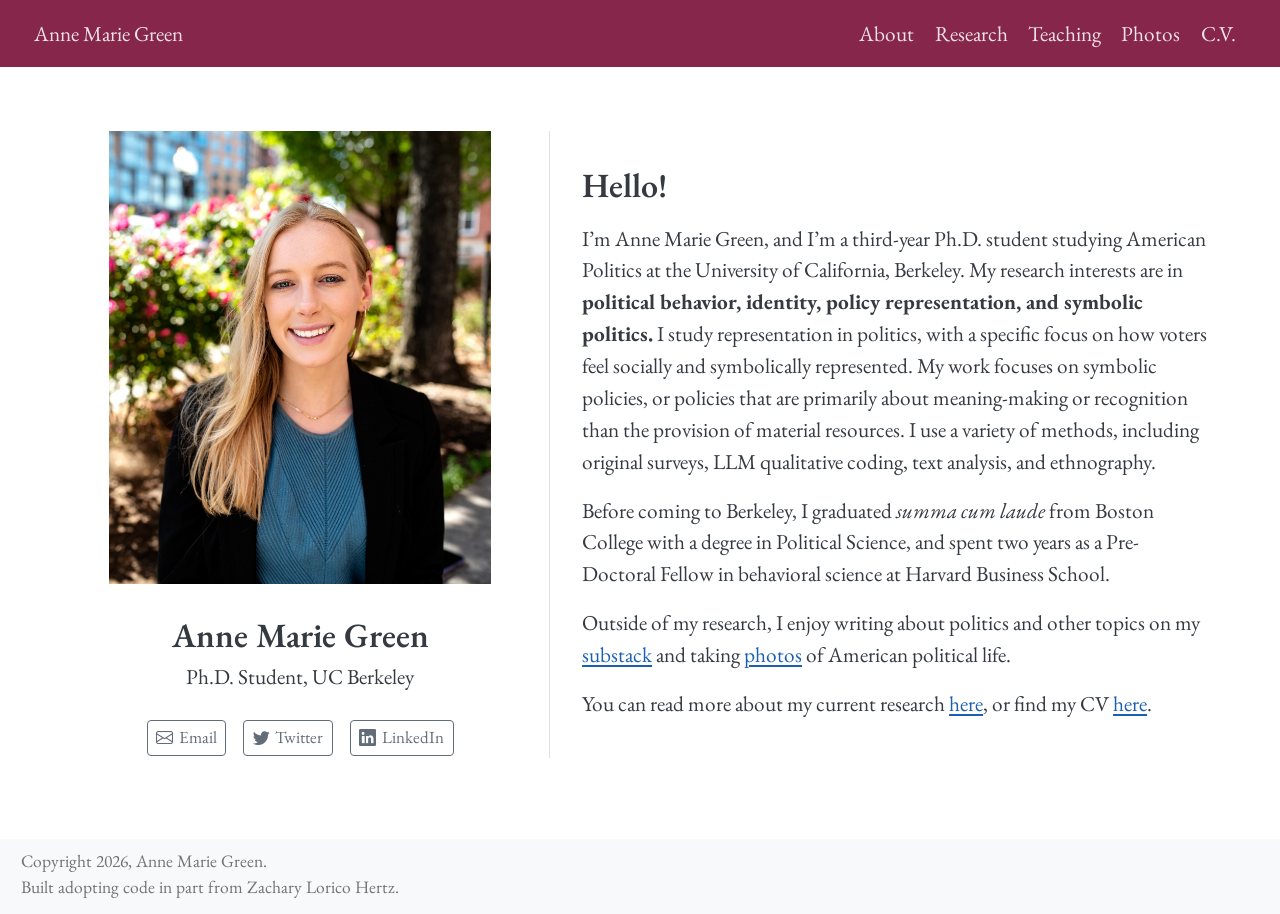
==== docs/index.html @ 3f6021b7 "Initial commit: academic website" ====
<!DOCTYPE html>
<html xmlns="http://www.w3.org/1999/xhtml" lang="en" xml:lang="en"><head>

<meta charset="utf-8">
<meta name="generator" content="quarto-1.6.42">

<meta name="viewport" content="width=device-width, initial-scale=1.0, user-scalable=yes">


<title>Anne Marie Green</title>
<style>
code{white-space: pre-wrap;}
span.smallcaps{font-variant: small-caps;}
div.columns{display: flex; gap: min(4vw, 1.5em);}
div.column{flex: auto; overflow-x: auto;}
div.hanging-indent{margin-left: 1.5em; text-indent: -1.5em;}
ul.task-list{list-style: none;}
ul.task-list li input[type="checkbox"] {
  width: 0.8em;
  margin: 0 0.8em 0.2em -1em; /* quarto-specific, see https://github.com/quarto-dev/quarto-cli/issues/4556 */ 
  vertical-align: middle;
}
</style>


<script src="site_libs/quarto-nav/quarto-nav.js"></script>
<script src="site_libs/quarto-nav/headroom.min.js"></script>
<link href="./assets/favicon.png" rel="icon" type="image/png">
<script src="site_libs/clipboard/clipboard.min.js"></script>
<script src="site_libs/quarto-html/quarto.js"></script>
<script src="site_libs/quarto-html/popper.min.js"></script>
<script src="site_libs/quarto-html/tippy.umd.min.js"></script>
<link href="site_libs/quarto-html/tippy.css" rel="stylesheet">
<link href="site_libs/quarto-html/quarto-syntax-highlighting-2f5df379a58b258e96c21c0638c20c03.css" rel="stylesheet" id="quarto-text-highlighting-styles">
<script src="site_libs/bootstrap/bootstrap.min.js"></script>
<link href="site_libs/bootstrap/bootstrap-icons.css" rel="stylesheet">
<link href="site_libs/bootstrap/bootstrap-a54b469bd646ae8f84f3744a71a52ab6.min.css" rel="stylesheet" append-hash="true" id="quarto-bootstrap" data-mode="light">
<script id="quarto-search-options" type="application/json">{
  "language": {
    "search-no-results-text": "No results",
    "search-matching-documents-text": "matching documents",
    "search-copy-link-title": "Copy link to search",
    "search-hide-matches-text": "Hide additional matches",
    "search-more-match-text": "more match in this document",
    "search-more-matches-text": "more matches in this document",
    "search-clear-button-title": "Clear",
    "search-text-placeholder": "",
    "search-detached-cancel-button-title": "Cancel",
    "search-submit-button-title": "Submit",
    "search-label": "Search"
  }
}</script>


<link rel="stylesheet" href="assets/global_styles.css">
</head>

<body class="nav-fixed">

<div id="quarto-search-results"></div>
  <header id="quarto-header" class="headroom fixed-top">
    <nav class="navbar navbar-expand-lg " data-bs-theme="dark">
      <div class="navbar-container container-fluid">
      <div class="navbar-brand-container mx-auto">
    <a class="navbar-brand" href="./index.html">
    <span class="navbar-title">Anne Marie Green</span>
    </a>
  </div>
          <button class="navbar-toggler" type="button" data-bs-toggle="collapse" data-bs-target="#navbarCollapse" aria-controls="navbarCollapse" role="menu" aria-expanded="false" aria-label="Toggle navigation" onclick="if (window.quartoToggleHeadroom) { window.quartoToggleHeadroom(); }">
  <span class="navbar-toggler-icon"></span>
</button>
          <div class="collapse navbar-collapse" id="navbarCollapse">
            <ul class="navbar-nav navbar-nav-scroll ms-auto">
  <li class="nav-item">
    <a class="nav-link" href="./about/"> 
<span class="menu-text">About</span></a>
  </li>  
  <li class="nav-item">
    <a class="nav-link" href="./research/"> 
<span class="menu-text">Research</span></a>
  </li>  
  <li class="nav-item">
    <a class="nav-link" href="./teaching/"> 
<span class="menu-text">Teaching</span></a>
  </li>  
  <li class="nav-item">
    <a class="nav-link" href="./photos/"> 
<span class="menu-text">Photos</span></a>
  </li>  
  <li class="nav-item">
    <a class="nav-link" href="./cv/"> 
<span class="menu-text">C.V.</span></a>
  </li>  
</ul>
          </div> <!-- /navcollapse -->
            <div class="quarto-navbar-tools">
</div>
      </div> <!-- /container-fluid -->
    </nav>
</header>
<!-- content -->
<div id="quarto-content" class="quarto-container page-columns page-rows-contents page-layout-full page-navbar">
<!-- sidebar -->
<!-- margin-sidebar -->
    
<!-- main -->
<div class="quarto-about-trestles column-page">
  <div class="about-entity">
    <img src="media/headshot.jpg" class="about-image
  rectangle " style="width: 18em;">
<header id="title-block-header" class="quarto-title-block default">
<div class="quarto-title">
<h1 class="title">Anne Marie Green</h1>
<p class="subtitle lead">Ph.D.&nbsp;Student, UC Berkeley</p>
</div>
<div class="quarto-title-meta column-page">
  </div>
</header>
    <div class="about-links">
  <a href="mailto:annemarie_green@berkeley.edu" class="about-link" rel="" target="">
    <i class="bi bi-envelope"></i>
     <span class="about-link-text">Email</span>
  </a>
  <a href="https://x.com/amgreentweets" class="about-link" rel="" target="">
    <i class="bi bi-twitter"></i>
     <span class="about-link-text">Twitter</span>
  </a>
  <a href="https://www.linkedin.com/in/anne-marie-green-8883b9157/" class="about-link" rel="" target="">
    <i class="bi bi-linkedin"></i>
     <span class="about-link-text">LinkedIn</span>
  </a>
</div>
  </div>
  <div class="about-contents"><main class="content column-page" id="quarto-document-content">
<section id="hello" class="level1">
<h1>Hello!</h1>
<p>I’m Anne Marie Green, and I’m a third-year Ph.D.&nbsp;student studying American Politics at the University of California, Berkeley. My research interests are in <strong>political behavior, identity, policy representation, and symbolic politics.</strong> I study representation in politics, with a specific focus on how voters feel socially and symbolically represented. My work focuses on symbolic policies, or policies that are primarily about meaning-making or recognition than the provision of material resources. I use a variety of methods, including original surveys, LLM qualitative coding, text analysis, and ethnography.</p>
<p>Before coming to Berkeley, I graduated <em>summa cum laude</em> from Boston College with a degree in Political Science, and spent two years as a Pre-Doctoral Fellow in behavioral science at Harvard Business School.</p>
<p>Outside of my research, I enjoy writing about politics and other topics on my <a href="https://annemariegreen.substack.com/?utm_campaign=profile_chips/">substack</a> and taking <a href="photos/">photos</a> of American political life.</p>
<p>You can read more about my current research <a href="research/">here</a>, or find my CV <a href="cv/">here</a>.</p>


</section>
</main></div>
</div>
 <!-- /main -->
<script id="quarto-html-after-body" type="application/javascript">
window.document.addEventListener("DOMContentLoaded", function (event) {
  const toggleBodyColorMode = (bsSheetEl) => {
    const mode = bsSheetEl.getAttribute("data-mode");
    const bodyEl = window.document.querySelector("body");
    if (mode === "dark") {
      bodyEl.classList.add("quarto-dark");
      bodyEl.classList.remove("quarto-light");
    } else {
      bodyEl.classList.add("quarto-light");
      bodyEl.classList.remove("quarto-dark");
    }
  }
  const toggleBodyColorPrimary = () => {
    const bsSheetEl = window.document.querySelector("link#quarto-bootstrap");
    if (bsSheetEl) {
      toggleBodyColorMode(bsSheetEl);
    }
  }
  toggleBodyColorPrimary();  
  const isCodeAnnotation = (el) => {
    for (const clz of el.classList) {
      if (clz.startsWith('code-annotation-')) {                     
        return true;
      }
    }
    return false;
  }
  const onCopySuccess = function(e) {
    // button target
    const button = e.trigger;
    // don't keep focus
    button.blur();
    // flash "checked"
    button.classList.add('code-copy-button-checked');
    var currentTitle = button.getAttribute("title");
    button.setAttribute("title", "Copied!");
    let tooltip;
    if (window.bootstrap) {
      button.setAttribute("data-bs-toggle", "tooltip");
      button.setAttribute("data-bs-placement", "left");
      button.setAttribute("data-bs-title", "Copied!");
      tooltip = new bootstrap.Tooltip(button, 
        { trigger: "manual", 
          customClass: "code-copy-button-tooltip",
          offset: [0, -8]});
      tooltip.show();    
    }
    setTimeout(function() {
      if (tooltip) {
        tooltip.hide();
        button.removeAttribute("data-bs-title");
        button.removeAttribute("data-bs-toggle");
        button.removeAttribute("data-bs-placement");
      }
      button.setAttribute("title", currentTitle);
      button.classList.remove('code-copy-button-checked');
    }, 1000);
    // clear code selection
    e.clearSelection();
  }
  const getTextToCopy = function(trigger) {
      const codeEl = trigger.previousElementSibling.cloneNode(true);
      for (const childEl of codeEl.children) {
        if (isCodeAnnotation(childEl)) {
          childEl.remove();
        }
      }
      return codeEl.innerText;
  }
  const clipboard = new window.ClipboardJS('.code-copy-button:not([data-in-quarto-modal])', {
    text: getTextToCopy
  });
  clipboard.on('success', onCopySuccess);
  if (window.document.getElementById('quarto-embedded-source-code-modal')) {
    const clipboardModal = new window.ClipboardJS('.code-copy-button[data-in-quarto-modal]', {
      text: getTextToCopy,
      container: window.document.getElementById('quarto-embedded-source-code-modal')
    });
    clipboardModal.on('success', onCopySuccess);
  }
    var localhostRegex = new RegExp(/^(?:http|https):\/\/localhost\:?[0-9]*\//);
    var mailtoRegex = new RegExp(/^mailto:/);
      var filterRegex = new RegExp("https:\/\/annemariegreen\.github\.io");
    var isInternal = (href) => {
        return filterRegex.test(href) || localhostRegex.test(href) || mailtoRegex.test(href);
    }
    // Inspect non-navigation links and adorn them if external
 	var links = window.document.querySelectorAll('a[href]:not(.nav-link):not(.navbar-brand):not(.toc-action):not(.sidebar-link):not(.sidebar-item-toggle):not(.pagination-link):not(.no-external):not([aria-hidden]):not(.dropdown-item):not(.quarto-navigation-tool):not(.about-link)');
    for (var i=0; i<links.length; i++) {
      const link = links[i];
      if (!isInternal(link.href)) {
        // undo the damage that might have been done by quarto-nav.js in the case of
        // links that we want to consider external
        if (link.dataset.originalHref !== undefined) {
          link.href = link.dataset.originalHref;
        }
      }
    }
  function tippyHover(el, contentFn, onTriggerFn, onUntriggerFn) {
    const config = {
      allowHTML: true,
      maxWidth: 500,
      delay: 100,
      arrow: false,
      appendTo: function(el) {
          return el.parentElement;
      },
      interactive: true,
      interactiveBorder: 10,
      theme: 'quarto',
      placement: 'bottom-start',
    };
    if (contentFn) {
      config.content = contentFn;
    }
    if (onTriggerFn) {
      config.onTrigger = onTriggerFn;
    }
    if (onUntriggerFn) {
      config.onUntrigger = onUntriggerFn;
    }
    window.tippy(el, config); 
  }
  const noterefs = window.document.querySelectorAll('a[role="doc-noteref"]');
  for (var i=0; i<noterefs.length; i++) {
    const ref = noterefs[i];
    tippyHover(ref, function() {
      // use id or data attribute instead here
      let href = ref.getAttribute('data-footnote-href') || ref.getAttribute('href');
      try { href = new URL(href).hash; } catch {}
      const id = href.replace(/^#\/?/, "");
      const note = window.document.getElementById(id);
      if (note) {
        return note.innerHTML;
      } else {
        return "";
      }
    });
  }
  const xrefs = window.document.querySelectorAll('a.quarto-xref');
  const processXRef = (id, note) => {
    // Strip column container classes
    const stripColumnClz = (el) => {
      el.classList.remove("page-full", "page-columns");
      if (el.children) {
        for (const child of el.children) {
          stripColumnClz(child);
        }
      }
    }
    stripColumnClz(note)
    if (id === null || id.startsWith('sec-')) {
      // Special case sections, only their first couple elements
      const container = document.createElement("div");
      if (note.children && note.children.length > 2) {
        container.appendChild(note.children[0].cloneNode(true));
        for (let i = 1; i < note.children.length; i++) {
          const child = note.children[i];
          if (child.tagName === "P" && child.innerText === "") {
            continue;
          } else {
            container.appendChild(child.cloneNode(true));
            break;
          }
        }
        if (window.Quarto?.typesetMath) {
          window.Quarto.typesetMath(container);
        }
        return container.innerHTML
      } else {
        if (window.Quarto?.typesetMath) {
          window.Quarto.typesetMath(note);
        }
        return note.innerHTML;
      }
    } else {
      // Remove any anchor links if they are present
      const anchorLink = note.querySelector('a.anchorjs-link');
      if (anchorLink) {
        anchorLink.remove();
      }
      if (window.Quarto?.typesetMath) {
        window.Quarto.typesetMath(note);
      }
      if (note.classList.contains("callout")) {
        return note.outerHTML;
      } else {
        return note.innerHTML;
      }
    }
  }
  for (var i=0; i<xrefs.length; i++) {
    const xref = xrefs[i];
    tippyHover(xref, undefined, function(instance) {
      instance.disable();
      let url = xref.getAttribute('href');
      let hash = undefined; 
      if (url.startsWith('#')) {
        hash = url;
      } else {
        try { hash = new URL(url).hash; } catch {}
      }
      if (hash) {
        const id = hash.replace(/^#\/?/, "");
        const note = window.document.getElementById(id);
        if (note !== null) {
          try {
            const html = processXRef(id, note.cloneNode(true));
            instance.setContent(html);
          } finally {
            instance.enable();
            instance.show();
          }
        } else {
          // See if we can fetch this
          fetch(url.split('#')[0])
          .then(res => res.text())
          .then(html => {
            const parser = new DOMParser();
            const htmlDoc = parser.parseFromString(html, "text/html");
            const note = htmlDoc.getElementById(id);
            if (note !== null) {
              const html = processXRef(id, note);
              instance.setContent(html);
            } 
          }).finally(() => {
            instance.enable();
            instance.show();
          });
        }
      } else {
        // See if we can fetch a full url (with no hash to target)
        // This is a special case and we should probably do some content thinning / targeting
        fetch(url)
        .then(res => res.text())
        .then(html => {
          const parser = new DOMParser();
          const htmlDoc = parser.parseFromString(html, "text/html");
          const note = htmlDoc.querySelector('main.content');
          if (note !== null) {
            // This should only happen for chapter cross references
            // (since there is no id in the URL)
            // remove the first header
            if (note.children.length > 0 && note.children[0].tagName === "HEADER") {
              note.children[0].remove();
            }
            const html = processXRef(null, note);
            instance.setContent(html);
          } 
        }).finally(() => {
          instance.enable();
          instance.show();
        });
      }
    }, function(instance) {
    });
  }
      let selectedAnnoteEl;
      const selectorForAnnotation = ( cell, annotation) => {
        let cellAttr = 'data-code-cell="' + cell + '"';
        let lineAttr = 'data-code-annotation="' +  annotation + '"';
        const selector = 'span[' + cellAttr + '][' + lineAttr + ']';
        return selector;
      }
      const selectCodeLines = (annoteEl) => {
        const doc = window.document;
        const targetCell = annoteEl.getAttribute("data-target-cell");
        const targetAnnotation = annoteEl.getAttribute("data-target-annotation");
        const annoteSpan = window.document.querySelector(selectorForAnnotation(targetCell, targetAnnotation));
        const lines = annoteSpan.getAttribute("data-code-lines").split(",");
        const lineIds = lines.map((line) => {
          return targetCell + "-" + line;
        })
        let top = null;
        let height = null;
        let parent = null;
        if (lineIds.length > 0) {
            //compute the position of the single el (top and bottom and make a div)
            const el = window.document.getElementById(lineIds[0]);
            top = el.offsetTop;
            height = el.offsetHeight;
            parent = el.parentElement.parentElement;
          if (lineIds.length > 1) {
            const lastEl = window.document.getElementById(lineIds[lineIds.length - 1]);
            const bottom = lastEl.offsetTop + lastEl.offsetHeight;
            height = bottom - top;
          }
          if (top !== null && height !== null && parent !== null) {
            // cook up a div (if necessary) and position it 
            let div = window.document.getElementById("code-annotation-line-highlight");
            if (div === null) {
              div = window.document.createElement("div");
              div.setAttribute("id", "code-annotation-line-highlight");
              div.style.position = 'absolute';
              parent.appendChild(div);
            }
            div.style.top = top - 2 + "px";
            div.style.height = height + 4 + "px";
            div.style.left = 0;
            let gutterDiv = window.document.getElementById("code-annotation-line-highlight-gutter");
            if (gutterDiv === null) {
              gutterDiv = window.document.createElement("div");
              gutterDiv.setAttribute("id", "code-annotation-line-highlight-gutter");
              gutterDiv.style.position = 'absolute';
              const codeCell = window.document.getElementById(targetCell);
              const gutter = codeCell.querySelector('.code-annotation-gutter');
              gutter.appendChild(gutterDiv);
            }
            gutterDiv.style.top = top - 2 + "px";
            gutterDiv.style.height = height + 4 + "px";
          }
          selectedAnnoteEl = annoteEl;
        }
      };
      const unselectCodeLines = () => {
        const elementsIds = ["code-annotation-line-highlight", "code-annotation-line-highlight-gutter"];
        elementsIds.forEach((elId) => {
          const div = window.document.getElementById(elId);
          if (div) {
            div.remove();
          }
        });
        selectedAnnoteEl = undefined;
      };
        // Handle positioning of the toggle
    window.addEventListener(
      "resize",
      throttle(() => {
        elRect = undefined;
        if (selectedAnnoteEl) {
          selectCodeLines(selectedAnnoteEl);
        }
      }, 10)
    );
    function throttle(fn, ms) {
    let throttle = false;
    let timer;
      return (...args) => {
        if(!throttle) { // first call gets through
            fn.apply(this, args);
            throttle = true;
        } else { // all the others get throttled
            if(timer) clearTimeout(timer); // cancel #2
            timer = setTimeout(() => {
              fn.apply(this, args);
              timer = throttle = false;
            }, ms);
        }
      };
    }
      // Attach click handler to the DT
      const annoteDls = window.document.querySelectorAll('dt[data-target-cell]');
      for (const annoteDlNode of annoteDls) {
        annoteDlNode.addEventListener('click', (event) => {
          const clickedEl = event.target;
          if (clickedEl !== selectedAnnoteEl) {
            unselectCodeLines();
            const activeEl = window.document.querySelector('dt[data-target-cell].code-annotation-active');
            if (activeEl) {
              activeEl.classList.remove('code-annotation-active');
            }
            selectCodeLines(clickedEl);
            clickedEl.classList.add('code-annotation-active');
          } else {
            // Unselect the line
            unselectCodeLines();
            clickedEl.classList.remove('code-annotation-active');
          }
        });
      }
  const findCites = (el) => {
    const parentEl = el.parentElement;
    if (parentEl) {
      const cites = parentEl.dataset.cites;
      if (cites) {
        return {
          el,
          cites: cites.split(' ')
        };
      } else {
        return findCites(el.parentElement)
      }
    } else {
      return undefined;
    }
  };
  var bibliorefs = window.document.querySelectorAll('a[role="doc-biblioref"]');
  for (var i=0; i<bibliorefs.length; i++) {
    const ref = bibliorefs[i];
    const citeInfo = findCites(ref);
    if (citeInfo) {
      tippyHover(citeInfo.el, function() {
        var popup = window.document.createElement('div');
        citeInfo.cites.forEach(function(cite) {
          var citeDiv = window.document.createElement('div');
          citeDiv.classList.add('hanging-indent');
          citeDiv.classList.add('csl-entry');
          var biblioDiv = window.document.getElementById('ref-' + cite);
          if (biblioDiv) {
            citeDiv.innerHTML = biblioDiv.innerHTML;
          }
          popup.appendChild(citeDiv);
        });
        return popup.innerHTML;
      });
    }
  }
});
</script>
</div> <!-- /content -->
<footer class="footer">
  <div class="nav-footer">
    <div class="nav-footer-left">
<p>Copyright 2026, Anne Marie Green. <br> Built adopting code in part from <a href="https://zacharylhertz.github.io/">Zachary Lorico Hertz</a>.</p>
</div>   
    <div class="nav-footer-center">
      &nbsp;
    </div>
    <div class="nav-footer-right">
      &nbsp;
    </div>
  </div>
</footer>




</body></html>
---- docs/site_libs/quarto-html/tippy.css ----
.tippy-box[data-animation=fade][data-state=hidden]{opacity:0}[data-tippy-root]{max-width:calc(100vw - 10px)}.tippy-box{position:relative;background-color:#333;color:#fff;border-radius:4px;font-size:14px;line-height:1.4;white-space:normal;outline:0;transition-property:transform,visibility,opacity}.tippy-box[data-placement^=top]>.tippy-arrow{bottom:0}.tippy-box[data-placement^=top]>.tippy-arrow:before{bottom:-7px;left:0;border-width:8px 8px 0;border-top-color:initial;transform-origin:center top}.tippy-box[data-placement^=bottom]>.tippy-arrow{top:0}.tippy-box[data-placement^=bottom]>.tippy-arrow:before{top:-7px;left:0;border-width:0 8px 8px;border-bottom-color:initial;transform-origin:center bottom}.tippy-box[data-placement^=left]>.tippy-arrow{right:0}.tippy-box[data-placement^=left]>.tippy-arrow:before{border-width:8px 0 8px 8px;border-left-color:initial;right:-7px;transform-origin:center left}.tippy-box[data-placement^=right]>.tippy-arrow{left:0}.tippy-box[data-placement^=right]>.tippy-arrow:before{left:-7px;border-width:8px 8px 8px 0;border-right-color:initial;transform-origin:center right}.tippy-box[data-inertia][data-state=visible]{transition-timing-function:cubic-bezier(.54,1.5,.38,1.11)}.tippy-arrow{width:16px;height:16px;color:#333}.tippy-arrow:before{content:"";position:absolute;border-color:transparent;border-style:solid}.tippy-content{position:relative;padding:5px 9px;z-index:1}
---- docs/site_libs/quarto-html/quarto-syntax-highlighting-2f5df379a58b258e96c21c0638c20c03.css ----
/* quarto syntax highlight colors */
:root {
  --quarto-hl-ot-color: #003B4F;
  --quarto-hl-at-color: #657422;
  --quarto-hl-ss-color: #20794D;
  --quarto-hl-an-color: #5E5E5E;
  --quarto-hl-fu-color: #4758AB;
  --quarto-hl-st-color: #20794D;
  --quarto-hl-cf-color: #003B4F;
  --quarto-hl-op-color: #5E5E5E;
  --quarto-hl-er-color: #AD0000;
  --quarto-hl-bn-color: #AD0000;
  --quarto-hl-al-color: #AD0000;
  --quarto-hl-va-color: #111111;
  --quarto-hl-bu-color: inherit;
  --quarto-hl-ex-color: inherit;
  --quarto-hl-pp-color: #AD0000;
  --quarto-hl-in-color: #5E5E5E;
  --quarto-hl-vs-color: #20794D;
  --quarto-hl-wa-color: #5E5E5E;
  --quarto-hl-do-color: #5E5E5E;
  --quarto-hl-im-color: #00769E;
  --quarto-hl-ch-color: #20794D;
  --quarto-hl-dt-color: #AD0000;
  --quarto-hl-fl-color: #AD0000;
  --quarto-hl-co-color: #5E5E5E;
  --quarto-hl-cv-color: #5E5E5E;
  --quarto-hl-cn-color: #8f5902;
  --quarto-hl-sc-color: #5E5E5E;
  --quarto-hl-dv-color: #AD0000;
  --quarto-hl-kw-color: #003B4F;
}

/* other quarto variables */
:root {
  --quarto-font-monospace: SFMono-Regular, Menlo, Monaco, Consolas, "Liberation Mono", "Courier New", monospace;
}

pre > code.sourceCode > span {
  color: #003B4F;
}

code span {
  color: #003B4F;
}

code.sourceCode > span {
  color: #003B4F;
}

div.sourceCode,
div.sourceCode pre.sourceCode {
  color: #003B4F;
}

code span.ot {
  color: #003B4F;
  font-style: inherit;
}

code span.at {
  color: #657422;
  font-style: inherit;
}

code span.ss {
  color: #20794D;
  font-style: inherit;
}

code span.an {
  color: #5E5E5E;
  font-style: inherit;
}

code span.fu {
  color: #4758AB;
  font-style: inherit;
}

code span.st {
  color: #20794D;
  font-style: inherit;
}

code span.cf {
  color: #003B4F;
  font-weight: bold;
  font-style: inherit;
}

code span.op {
  color: #5E5E5E;
  font-style: inherit;
}

code span.er {
  color: #AD0000;
  font-style: inherit;
}

code span.bn {
  color: #AD0000;
  font-style: inherit;
}

code span.al {
  color: #AD0000;
  font-style: inherit;
}

code span.va {
  color: #111111;
  font-style: inherit;
}

code span.bu {
  font-style: inherit;
}

code span.ex {
  font-style: inherit;
}

code span.pp {
  color: #AD0000;
  font-style: inherit;
}

code span.in {
  color: #5E5E5E;
  font-style: inherit;
}

code span.vs {
  color: #20794D;
  font-style: inherit;
}

code span.wa {
  color: #5E5E5E;
  font-style: italic;
}

code span.do {
  color: #5E5E5E;
  font-style: italic;
}

code span.im {
  color: #00769E;
  font-style: inherit;
}

code span.ch {
  color: #20794D;
  font-style: inherit;
}

code span.dt {
  color: #AD0000;
  font-style: inherit;
}

code span.fl {
  color: #AD0000;
  font-style: inherit;
}

code span.co {
  color: #5E5E5E;
  font-style: inherit;
}

code span.cv {
  color: #5E5E5E;
  font-style: italic;
}

code span.cn {
  color: #8f5902;
  font-style: inherit;
}

code span.sc {
  color: #5E5E5E;
  font-style: inherit;
}

code span.dv {
  color: #AD0000;
  font-style: inherit;
}

code span.kw {
  color: #003B4F;
  font-weight: bold;
  font-style: inherit;
}

.prevent-inlining {
  content: "</";
}

/*# sourceMappingURL=35eb38a806ee71ea6d2563be2308c832.css.map */
---- docs/assets/global_styles.css ----
/* css styles */
//* Add bottom margin to images. This was a pain. */
.quarto-post .thumbnail img {
  margin-bottom: 1rem;
}

.quarto-post .thumbnail {
  margin-bottom: 1rem;
}

a {
  text-decoration: none;
}
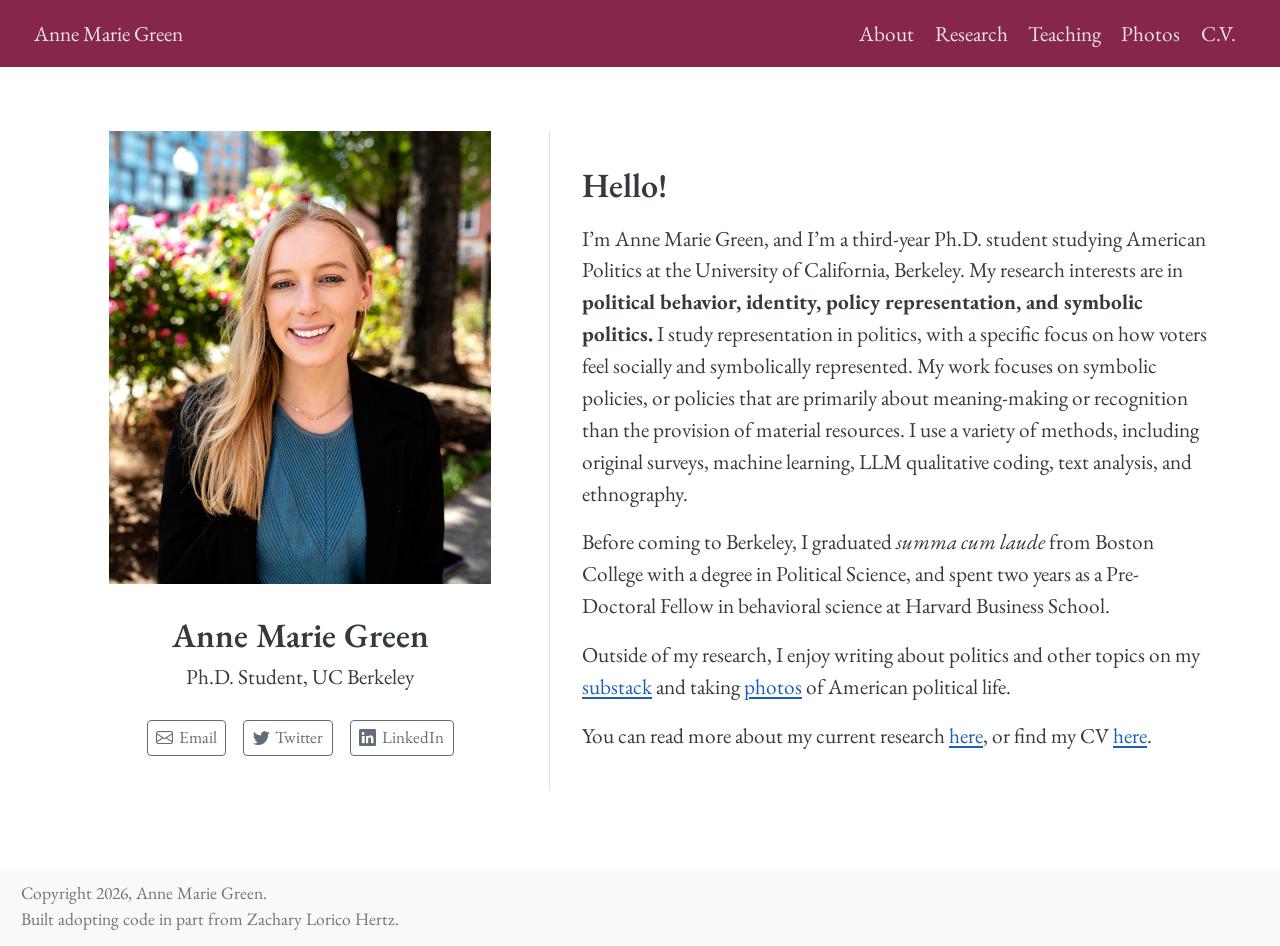
==== commit fb9eceaf: "Add machine learning to methods; update photos intro; split out community teaching" ====
--- a/docs/index.html
+++ b/docs/index.html
@@ -134,7 +134,7 @@
   <div class="about-contents"><main class="content column-page" id="quarto-document-content">
 <section id="hello" class="level1">
 <h1>Hello!</h1>
-<p>I’m Anne Marie Green, and I’m a third-year Ph.D.&nbsp;student studying American Politics at the University of California, Berkeley. My research interests are in <strong>political behavior, identity, policy representation, and symbolic politics.</strong> I study representation in politics, with a specific focus on how voters feel socially and symbolically represented. My work focuses on symbolic policies, or policies that are primarily about meaning-making or recognition than the provision of material resources. I use a variety of methods, including original surveys, LLM qualitative coding, text analysis, and ethnography.</p>
+<p>I’m Anne Marie Green, and I’m a third-year Ph.D.&nbsp;student studying American Politics at the University of California, Berkeley. My research interests are in <strong>political behavior, identity, policy representation, and symbolic politics.</strong> I study representation in politics, with a specific focus on how voters feel socially and symbolically represented. My work focuses on symbolic policies, or policies that are primarily about meaning-making or recognition than the provision of material resources. I use a variety of methods, including original surveys, machine learning, LLM qualitative coding, text analysis, and ethnography.</p>
 <p>Before coming to Berkeley, I graduated <em>summa cum laude</em> from Boston College with a degree in Political Science, and spent two years as a Pre-Doctoral Fellow in behavioral science at Harvard Business School.</p>
 <p>Outside of my research, I enjoy writing about politics and other topics on my <a href="https://annemariegreen.substack.com/?utm_campaign=profile_chips/">substack</a> and taking <a href="photos/">photos</a> of American political life.</p>
 <p>You can read more about my current research <a href="research/">here</a>, or find my CV <a href="cv/">here</a>.</p>
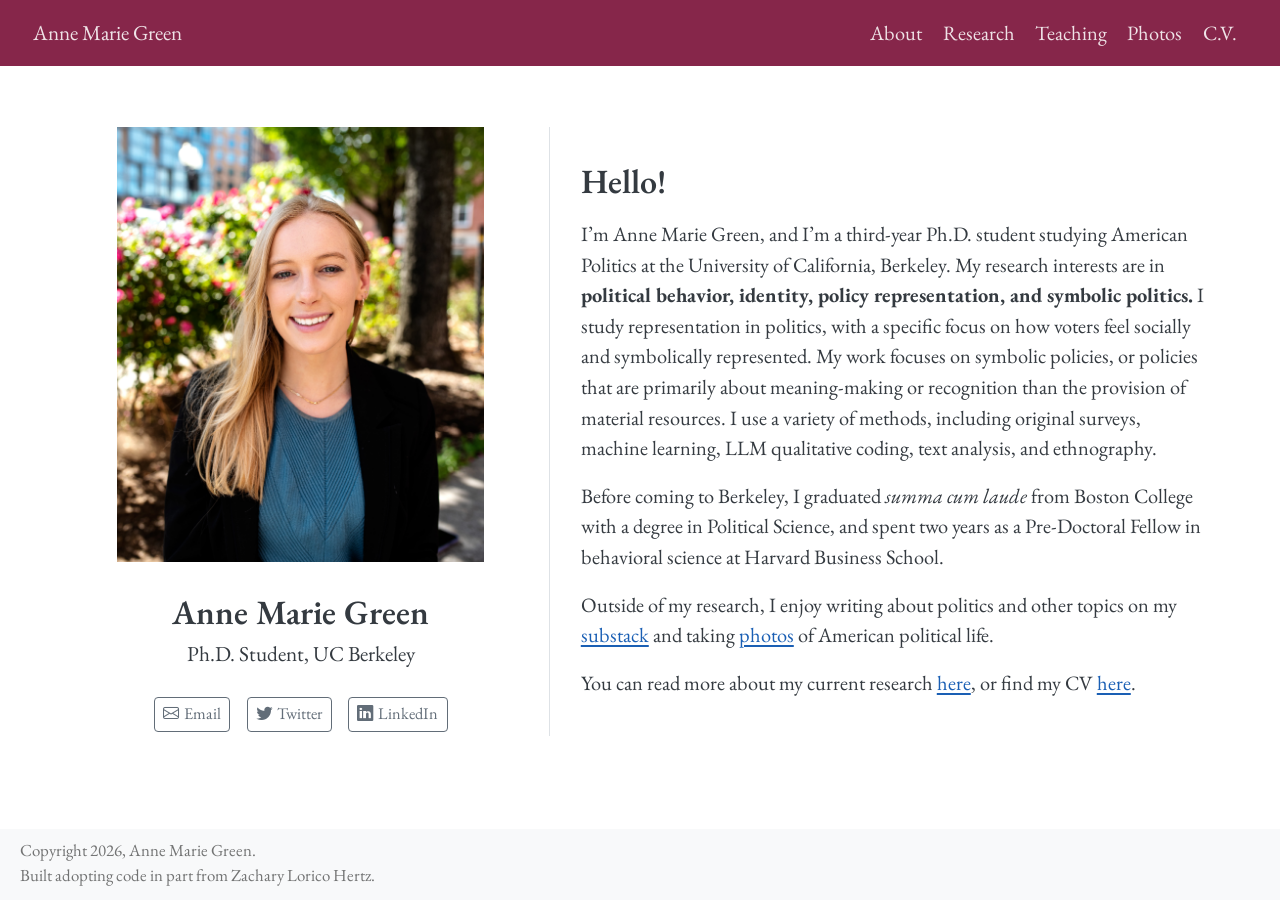
==== commit 3ae1bc3f: "Reduce body text size; update About bio" ====
--- a/docs/index.html
+++ b/docs/index.html
@@ -34,7 +34,7 @@
 <link href="site_libs/quarto-html/quarto-syntax-highlighting-2f5df379a58b258e96c21c0638c20c03.css" rel="stylesheet" id="quarto-text-highlighting-styles">
 <script src="site_libs/bootstrap/bootstrap.min.js"></script>
 <link href="site_libs/bootstrap/bootstrap-icons.css" rel="stylesheet">
-<link href="site_libs/bootstrap/bootstrap-a54b469bd646ae8f84f3744a71a52ab6.min.css" rel="stylesheet" append-hash="true" id="quarto-bootstrap" data-mode="light">
+<link href="site_libs/bootstrap/bootstrap-3aa24391d048844304d0d78615be7597.min.css" rel="stylesheet" append-hash="true" id="quarto-bootstrap" data-mode="light">
 <script id="quarto-search-options" type="application/json">{
   "language": {
     "search-no-results-text": "No results",
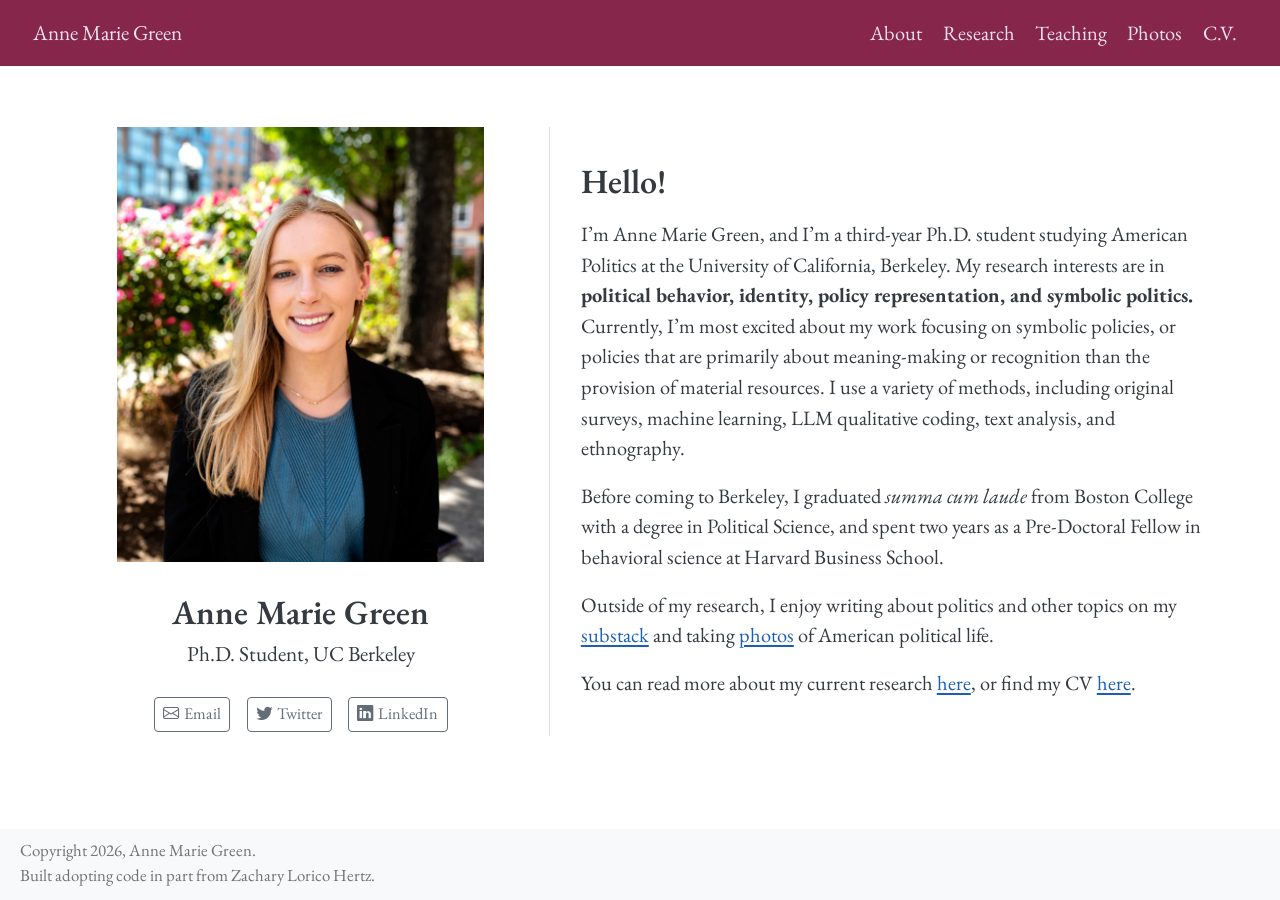
==== commit 2ca6102a: "Update home page bio sentence" ====
--- a/docs/index.html
+++ b/docs/index.html
@@ -134,7 +134,7 @@
   <div class="about-contents"><main class="content column-page" id="quarto-document-content">
 <section id="hello" class="level1">
 <h1>Hello!</h1>
-<p>I’m Anne Marie Green, and I’m a third-year Ph.D.&nbsp;student studying American Politics at the University of California, Berkeley. My research interests are in <strong>political behavior, identity, policy representation, and symbolic politics.</strong> I study representation in politics, with a specific focus on how voters feel socially and symbolically represented. My work focuses on symbolic policies, or policies that are primarily about meaning-making or recognition than the provision of material resources. I use a variety of methods, including original surveys, machine learning, LLM qualitative coding, text analysis, and ethnography.</p>
+<p>I’m Anne Marie Green, and I’m a third-year Ph.D.&nbsp;student studying American Politics at the University of California, Berkeley. My research interests are in <strong>political behavior, identity, policy representation, and symbolic politics.</strong> Currently, I’m most excited about my work focusing on symbolic policies, or policies that are primarily about meaning-making or recognition than the provision of material resources. I use a variety of methods, including original surveys, machine learning, LLM qualitative coding, text analysis, and ethnography.</p>
 <p>Before coming to Berkeley, I graduated <em>summa cum laude</em> from Boston College with a degree in Political Science, and spent two years as a Pre-Doctoral Fellow in behavioral science at Harvard Business School.</p>
 <p>Outside of my research, I enjoy writing about politics and other topics on my <a href="https://annemariegreen.substack.com/?utm_campaign=profile_chips/">substack</a> and taking <a href="photos/">photos</a> of American political life.</p>
 <p>You can read more about my current research <a href="research/">here</a>, or find my CV <a href="cv/">here</a>.</p>
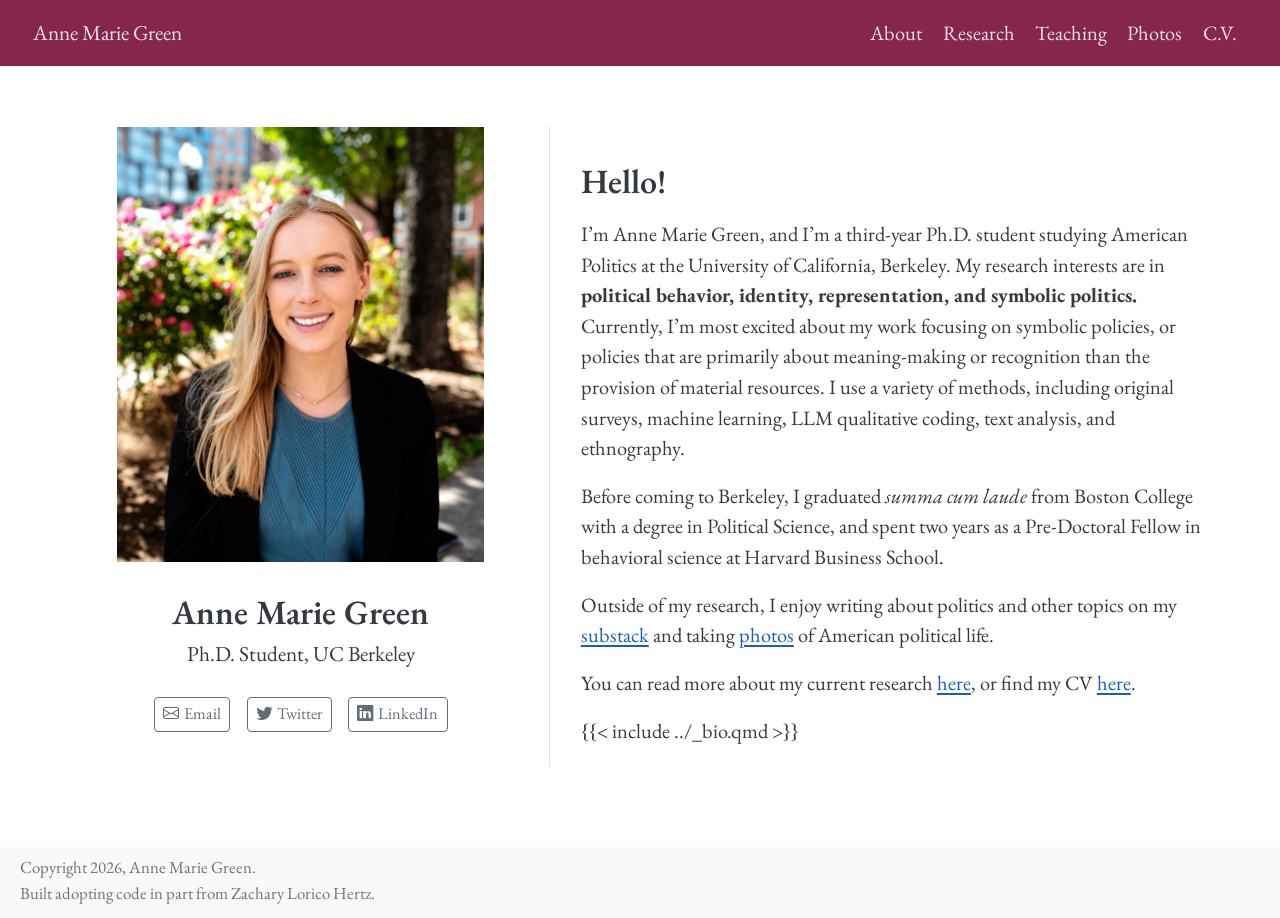
==== commit 6e9035f2: "Share bio text between home and About via _bio.qmd include" ====
--- a/docs/index.html
+++ b/docs/index.html
@@ -132,14 +132,17 @@
 </div>
   </div>
   <div class="about-contents"><main class="content column-page" id="quarto-document-content">
+<!-- Bio text is shared with the About page. Edit _bio.qmd to change both at once. -->
 <section id="hello" class="level1">
 <h1>Hello!</h1>
-<p>I’m Anne Marie Green, and I’m a third-year Ph.D.&nbsp;student studying American Politics at the University of California, Berkeley. My research interests are in <strong>political behavior, identity, policy representation, and symbolic politics.</strong> Currently, I’m most excited about my work focusing on symbolic policies, or policies that are primarily about meaning-making or recognition than the provision of material resources. I use a variety of methods, including original surveys, machine learning, LLM qualitative coding, text analysis, and ethnography.</p>
+<p>I’m Anne Marie Green, and I’m a third-year Ph.D.&nbsp;student studying American Politics at the University of California, Berkeley. My research interests are in <strong>political behavior, identity, representation, and symbolic politics.</strong> Currently, I’m most excited about my work focusing on symbolic policies, or policies that are primarily about meaning-making or recognition than the provision of material resources. I use a variety of methods, including original surveys, machine learning, LLM qualitative coding, text analysis, and ethnography.</p>
 <p>Before coming to Berkeley, I graduated <em>summa cum laude</em> from Boston College with a degree in Political Science, and spent two years as a Pre-Doctoral Fellow in behavioral science at Harvard Business School.</p>
-<p>Outside of my research, I enjoy writing about politics and other topics on my <a href="https://annemariegreen.substack.com/?utm_campaign=profile_chips/">substack</a> and taking <a href="photos/">photos</a> of American political life.</p>
-<p>You can read more about my current research <a href="research/">here</a>, or find my CV <a href="cv/">here</a>.</p>
-
-
+<p>Outside of my research, I enjoy writing about politics and other topics on my <a href="https://annemariegreen.substack.com/?utm_campaign=profile_chips/">substack</a> and taking <a href="./photos/">photos</a> of American political life.</p>
+<p>You can read more about my current research <a href="./research/">here</a>, or find my CV <a href="./cv/">here</a>.</p>
+
+
+<!-- Bio text is shared with the home page. Edit _bio.qmd to change both at once. -->
+{{&lt; include ../_bio.qmd &gt;}}
 </section>
 </main></div>
 </div>
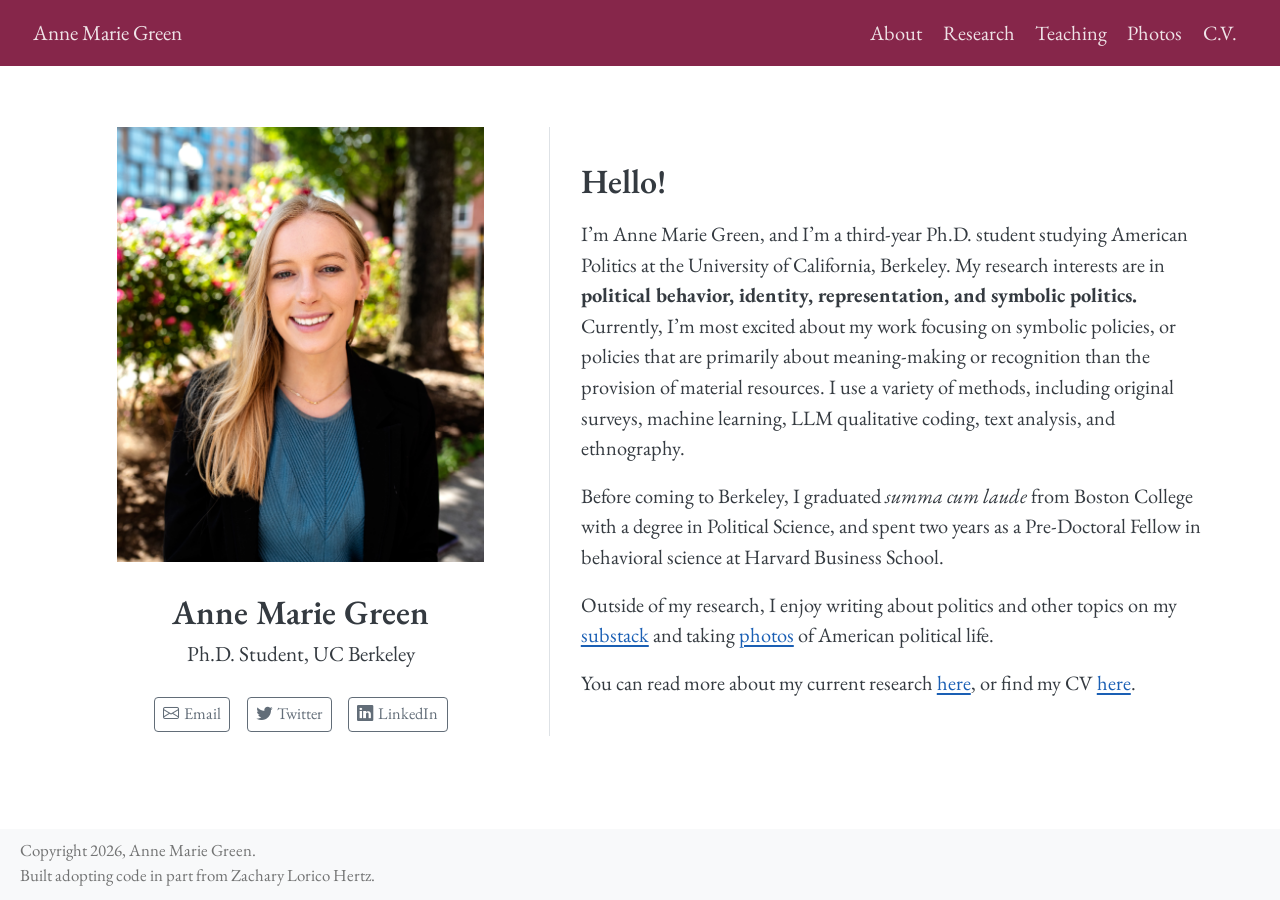
==== commit d0df3452: "Harden bio include (blank line); clean rebuild" ====
--- a/docs/index.html
+++ b/docs/index.html
@@ -141,8 +141,6 @@
 <p>You can read more about my current research <a href="./research/">here</a>, or find my CV <a href="./cv/">here</a>.</p>
 
 
-<!-- Bio text is shared with the home page. Edit _bio.qmd to change both at once. -->
-{{&lt; include ../_bio.qmd &gt;}}
 </section>
 </main></div>
 </div>
